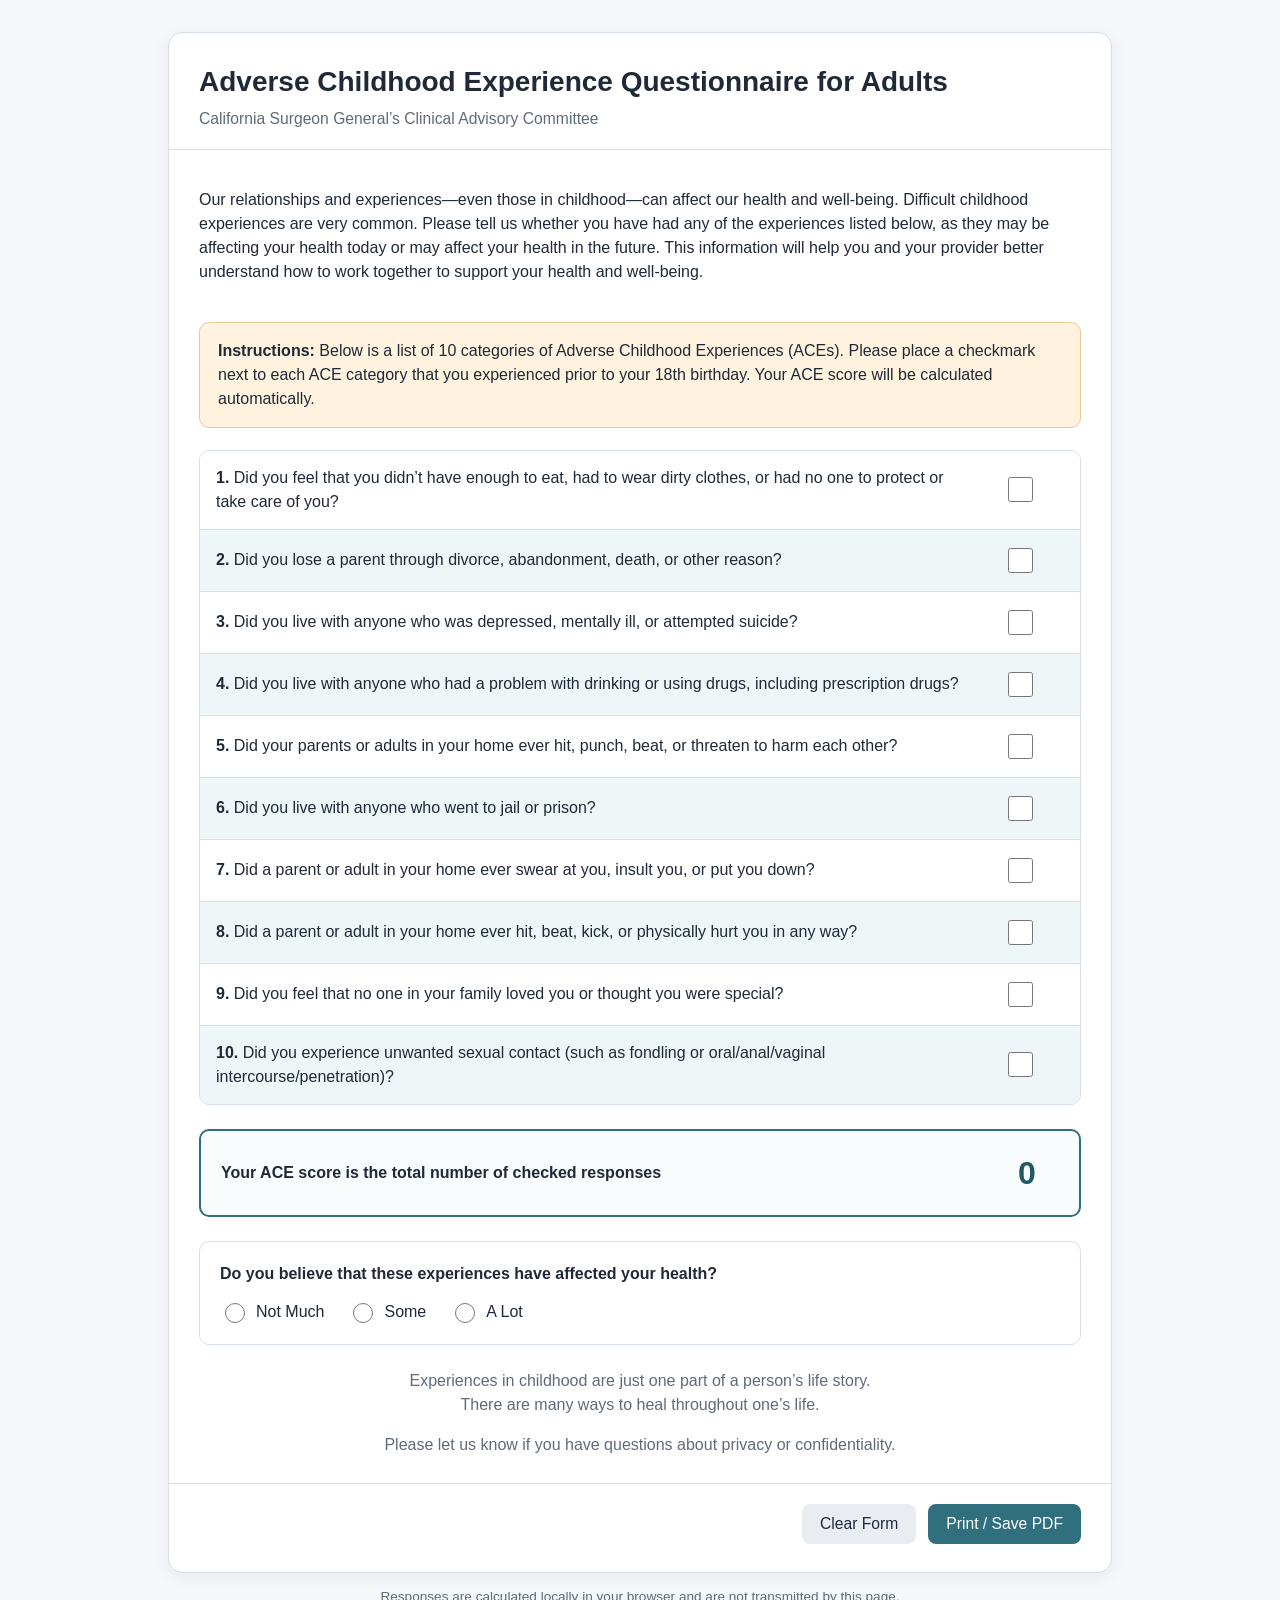
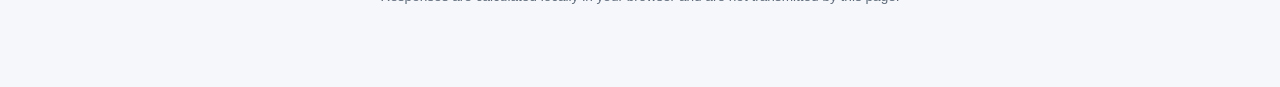
==== ACE.html @ 2de352b3 "Create ACE.html" ====
<!DOCTYPE html>
<html lang="en">
<head>
  <meta charset="UTF-8" />
  <meta name="viewport" content="width=device-width, initial-scale=1.0" />
  <title>ACE Questionnaire for Adults</title>
  <style>
    :root {
      --bg: #f5f7fa;
      --card: #ffffff;
      --text: #1f2937;
      --muted: #5f6b7a;
      --border: #d8dee6;
      --soft: #eef6f8;
      --accent: #2f6f7e;
      --accent-dark: #245864;
      --focus: #90c7d2;
    }

    * { box-sizing: border-box; }

    body {
      margin: 0;
      font-family: Arial, Helvetica, sans-serif;
      background: var(--bg);
      color: var(--text);
      line-height: 1.5;
    }

    .page {
      max-width: 980px;
      margin: 32px auto;
      padding: 0 18px 48px;
    }

    .card {
      background: var(--card);
      border: 1px solid var(--border);
      border-radius: 14px;
      box-shadow: 0 4px 18px rgba(0,0,0,.06);
      overflow: hidden;
    }

    .header {
      padding: 28px 30px 18px;
      border-bottom: 1px solid var(--border);
    }

    h1 {
      margin: 0 0 4px;
      font-size: 1.75rem;
    }

    .subtitle {
      margin: 0;
      color: var(--muted);
      font-size: .98rem;
    }

    .intro {
      padding: 22px 30px 6px;
    }

    .instructions {
      margin: 16px 30px 22px;
      padding: 16px 18px;
      background: #fff3df;
      border: 1px solid #e6c995;
      border-radius: 10px;
    }

    .questions {
      margin: 0 30px;
      border: 1px solid var(--border);
      border-radius: 10px;
      overflow: hidden;
    }

    .question {
      display: grid;
      grid-template-columns: 1fr 88px;
      align-items: center;
      gap: 16px;
      padding: 15px 16px;
      border-bottom: 1px solid var(--border);
      background: #fff;
    }

    .question:nth-child(even) {
      background: var(--soft);
    }

    .question:last-child {
      border-bottom: none;
    }

    .question-text {
      font-size: 1rem;
    }

    .check-wrap {
      display: flex;
      justify-content: center;
      align-items: center;
    }

    input[type="checkbox"] {
      width: 25px;
      height: 25px;
      accent-color: var(--accent);
      cursor: pointer;
    }

    .score-box {
      margin: 24px 30px 0;
      padding: 18px 20px;
      border: 2px solid var(--accent);
      border-radius: 10px;
      background: #f8fcfd;
      display: flex;
      justify-content: space-between;
      align-items: center;
      gap: 20px;
      font-weight: 700;
    }

    .score-number {
      min-width: 64px;
      text-align: center;
      font-size: 2rem;
      color: var(--accent-dark);
    }

    .impact {
      margin: 24px 30px;
      padding: 20px;
      border: 1px solid var(--border);
      border-radius: 10px;
    }

    .impact-title {
      font-weight: 700;
      margin-bottom: 14px;
    }

    .radio-row {
      display: flex;
      gap: 24px;
      flex-wrap: wrap;
    }

    .radio-option {
      display: flex;
      align-items: center;
      gap: 8px;
    }

    input[type="radio"] {
      width: 20px;
      height: 20px;
      accent-color: var(--accent);
    }

    .closing {
      margin: 0 30px 26px;
      text-align: center;
      color: var(--muted);
    }

    .actions {
      display: flex;
      gap: 12px;
      justify-content: flex-end;
      padding: 20px 30px 28px;
      border-top: 1px solid var(--border);
    }

    button {
      border: none;
      border-radius: 8px;
      padding: 11px 18px;
      font-size: .98rem;
      cursor: pointer;
    }

    .btn-secondary {
      background: #e9edf1;
      color: var(--text);
    }

    .btn-primary {
      background: var(--accent);
      color: white;
    }

    .btn-primary:hover {
      background: var(--accent-dark);
    }

    button:focus-visible,
    input:focus-visible {
      outline: 3px solid var(--focus);
      outline-offset: 2px;
    }

    .footer-note {
      margin-top: 14px;
      color: var(--muted);
      text-align: center;
      font-size: .85rem;
    }

    @media (max-width: 650px) {
      .page { margin-top: 12px; padding: 0 10px 30px; }
      .header, .intro { padding-left: 18px; padding-right: 18px; }
      .instructions, .questions, .score-box, .impact, .closing {
        margin-left: 18px;
        margin-right: 18px;
      }
      .question {
        grid-template-columns: 1fr 54px;
        padding: 14px 12px;
      }
      .actions {
        padding: 18px;
        flex-direction: column-reverse;
      }
      .actions button { width: 100%; }
      .score-box { align-items: flex-start; }
      .radio-row { flex-direction: column; gap: 10px; }
    }

    @media print {
      @page {
        size: letter;
        margin: 0.45in;
      }

      body {
        background: white;
        font-size: 11px;
      }

      .page {
        max-width: none;
        margin: 0;
        padding: 0;
      }

      .card {
        box-shadow: none;
        border: none;
        border-radius: 0;
      }

      .header {
        padding: 0 0 10px;
      }

      h1 { font-size: 19px; }

      .intro {
        padding: 10px 0 0;
      }

      .instructions {
        margin: 8px 0 10px;
        padding: 8px 10px;
      }

      .questions {
        margin: 0;
      }

      .question {
        min-height: 35px;
        padding: 7px 9px;
        grid-template-columns: 1fr 48px;
        gap: 8px;
      }

      input[type="checkbox"] {
        width: 18px;
        height: 18px;
      }

      .score-box {
        margin: 10px 0 0;
        padding: 8px 10px;
      }

      .score-number {
        font-size: 20px;
      }

      .impact {
        margin: 10px 0;
        padding: 9px 10px;
      }

      .closing {
        margin: 8px 0 0;
      }

      .actions,
      .footer-note {
        display: none !important;
      }

      * {
        -webkit-print-color-adjust: exact;
        print-color-adjust: exact;
      }
    }
  </style>
</head>
<body>
  <main class="page">
    <section class="card">
      <header class="header">
        <h1>Adverse Childhood Experience Questionnaire for Adults</h1>
        <p class="subtitle">California Surgeon General’s Clinical Advisory Committee</p>
      </header>

      <div class="intro">
        <p>
          Our relationships and experiences—even those in childhood—can affect our health and well-being.
          Difficult childhood experiences are very common. Please tell us whether you have had any of the
          experiences listed below, as they may be affecting your health today or may affect your health in
          the future. This information will help you and your provider better understand how to work together
          to support your health and well-being.
        </p>
      </div>

      <div class="instructions">
        <strong>Instructions:</strong> Below is a list of 10 categories of Adverse Childhood Experiences (ACEs).
        Please place a checkmark next to each ACE category that you experienced prior to your 18th birthday.
        Your ACE score will be calculated automatically.
      </div>

      <form id="aceForm">
        <div class="questions">
          <label class="question">
            <span class="question-text"><strong>1.</strong> Did you feel that you didn’t have enough to eat, had to wear dirty clothes, or had no one to protect or take care of you?</span>
            <span class="check-wrap"><input class="ace-check" type="checkbox" aria-label="Question 1 yes" /></span>
          </label>

          <label class="question">
            <span class="question-text"><strong>2.</strong> Did you lose a parent through divorce, abandonment, death, or other reason?</span>
            <span class="check-wrap"><input class="ace-check" type="checkbox" aria-label="Question 2 yes" /></span>
          </label>

          <label class="question">
            <span class="question-text"><strong>3.</strong> Did you live with anyone who was depressed, mentally ill, or attempted suicide?</span>
            <span class="check-wrap"><input class="ace-check" type="checkbox" aria-label="Question 3 yes" /></span>
          </label>

          <label class="question">
            <span class="question-text"><strong>4.</strong> Did you live with anyone who had a problem with drinking or using drugs, including prescription drugs?</span>
            <span class="check-wrap"><input class="ace-check" type="checkbox" aria-label="Question 4 yes" /></span>
          </label>

          <label class="question">
            <span class="question-text"><strong>5.</strong> Did your parents or adults in your home ever hit, punch, beat, or threaten to harm each other?</span>
            <span class="check-wrap"><input class="ace-check" type="checkbox" aria-label="Question 5 yes" /></span>
          </label>

          <label class="question">
            <span class="question-text"><strong>6.</strong> Did you live with anyone who went to jail or prison?</span>
            <span class="check-wrap"><input class="ace-check" type="checkbox" aria-label="Question 6 yes" /></span>
          </label>

          <label class="question">
            <span class="question-text"><strong>7.</strong> Did a parent or adult in your home ever swear at you, insult you, or put you down?</span>
            <span class="check-wrap"><input class="ace-check" type="checkbox" aria-label="Question 7 yes" /></span>
          </label>

          <label class="question">
            <span class="question-text"><strong>8.</strong> Did a parent or adult in your home ever hit, beat, kick, or physically hurt you in any way?</span>
            <span class="check-wrap"><input class="ace-check" type="checkbox" aria-label="Question 8 yes" /></span>
          </label>

          <label class="question">
            <span class="question-text"><strong>9.</strong> Did you feel that no one in your family loved you or thought you were special?</span>
            <span class="check-wrap"><input class="ace-check" type="checkbox" aria-label="Question 9 yes" /></span>
          </label>

          <label class="question">
            <span class="question-text"><strong>10.</strong> Did you experience unwanted sexual contact (such as fondling or oral/anal/vaginal intercourse/penetration)?</span>
            <span class="check-wrap"><input class="ace-check" type="checkbox" aria-label="Question 10 yes" /></span>
          </label>
        </div>

        <div class="score-box" aria-live="polite">
          <span>Your ACE score is the total number of checked responses</span>
          <span id="aceScore" class="score-number">0</span>
        </div>

        <section class="impact">
          <div class="impact-title">Do you believe that these experiences have affected your health?</div>
          <div class="radio-row">
            <label class="radio-option">
              <input type="radio" name="impact" value="Not Much" />
              <span>Not Much</span>
            </label>
            <label class="radio-option">
              <input type="radio" name="impact" value="Some" />
              <span>Some</span>
            </label>
            <label class="radio-option">
              <input type="radio" name="impact" value="A Lot" />
              <span>A Lot</span>
            </label>
          </div>
        </section>

        <div class="closing">
          <p>Experiences in childhood are just one part of a person’s life story.<br>
          There are many ways to heal throughout one’s life.</p>
          <p>Please let us know if you have questions about privacy or confidentiality.</p>
        </div>

        <div class="actions">
          <button type="button" class="btn-secondary" id="clearBtn">Clear Form</button>
          <button type="button" class="btn-primary" onclick="window.print()">Print / Save PDF</button>
        </div>
      </form>
    </section>

    <div class="footer-note">
      Responses are calculated locally in your browser and are not transmitted by this page.
    </div>
  </main>

  <script>
    const checks = Array.from(document.querySelectorAll('.ace-check'));
    const scoreEl = document.getElementById('aceScore');
    const clearBtn = document.getElementById('clearBtn');
    const form = document.getElementById('aceForm');

    function updateScore() {
      scoreEl.textContent = checks.filter(cb => cb.checked).length;
    }

    checks.forEach(cb => cb.addEventListener('change', updateScore));

    clearBtn.addEventListener('click', () => {
      if (confirm('Clear all responses?')) {
        form.reset();
        updateScore();
        window.scrollTo({ top: 0, behavior: 'smooth' });
      }
    });

    updateScore();
  </script>
</body>
</html>
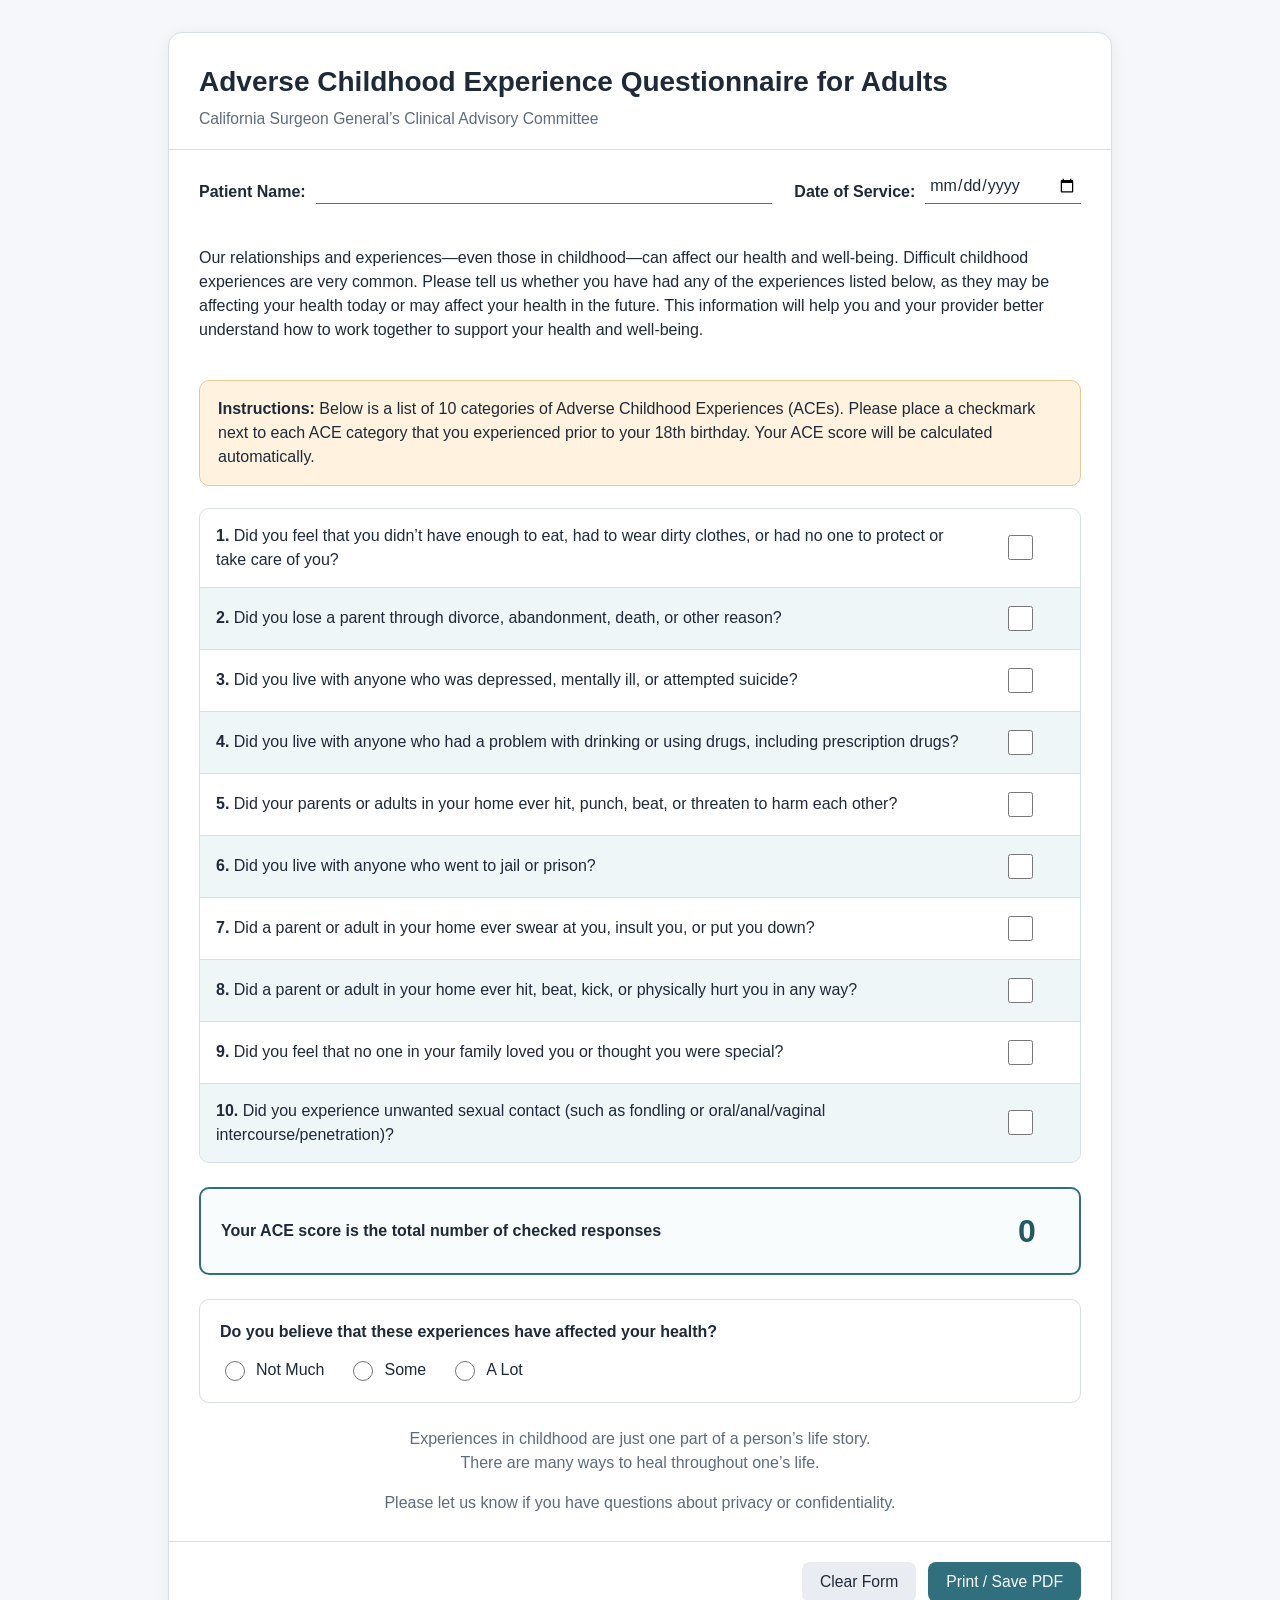
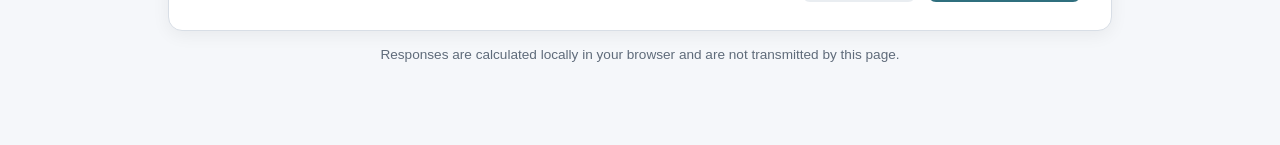
==== commit 13e4230c: "Update ACE.html" ====
--- a/ACE.html
+++ b/ACE.html
@@ -57,6 +57,41 @@
       font-size: .98rem;
     }
 
+
+    .patient-info {
+      display: grid;
+      grid-template-columns: 2fr 1fr;
+      gap: 22px;
+      padding: 18px 30px 4px;
+    }
+
+    .field {
+      display: flex;
+      align-items: flex-end;
+      gap: 10px;
+    }
+
+    .field label {
+      font-weight: 700;
+      white-space: nowrap;
+    }
+
+    .line-input {
+      width: 100%;
+      border: none;
+      border-bottom: 1.5px solid #606975;
+      border-radius: 0;
+      padding: 5px 4px 4px;
+      font: inherit;
+      background: transparent;
+      color: var(--text);
+    }
+
+    .line-input:focus {
+      outline: none;
+      border-bottom: 2px solid var(--accent);
+    }
+
     .intro {
       padding: 22px 30px 6px;
     }
@@ -213,6 +248,12 @@
     @media (max-width: 650px) {
       .page { margin-top: 12px; padding: 0 10px 30px; }
       .header, .intro { padding-left: 18px; padding-right: 18px; }
+      .patient-info {
+        grid-template-columns: 1fr;
+        gap: 14px;
+        padding-left: 18px;
+        padding-right: 18px;
+      }
       .instructions, .questions, .score-box, .impact, .closing {
         margin-left: 18px;
         margin-right: 18px;
@@ -258,6 +299,16 @@
       }
 
       h1 { font-size: 19px; }
+
+      .patient-info {
+        padding: 10px 0 2px;
+        gap: 24px;
+      }
+
+      .line-input {
+        padding: 2px 2px;
+        border-bottom: 1px solid #333;
+      }
 
       .intro {
         padding: 10px 0 0;
@@ -321,6 +372,30 @@
         <h1>Adverse Childhood Experience Questionnaire for Adults</h1>
         <p class="subtitle">California Surgeon General’s Clinical Advisory Committee</p>
       </header>
+
+
+      <div class="patient-info">
+        <div class="field">
+          <label for="patientName">Patient Name:</label>
+          <input
+            id="patientName"
+            name="patientName"
+            class="line-input"
+            type="text"
+            autocomplete="name"
+          />
+        </div>
+
+        <div class="field">
+          <label for="dateOfService">Date of Service:</label>
+          <input
+            id="dateOfService"
+            name="dateOfService"
+            class="line-input"
+            type="date"
+          />
+        </div>
+      </div>
 
       <div class="intro">
         <p>
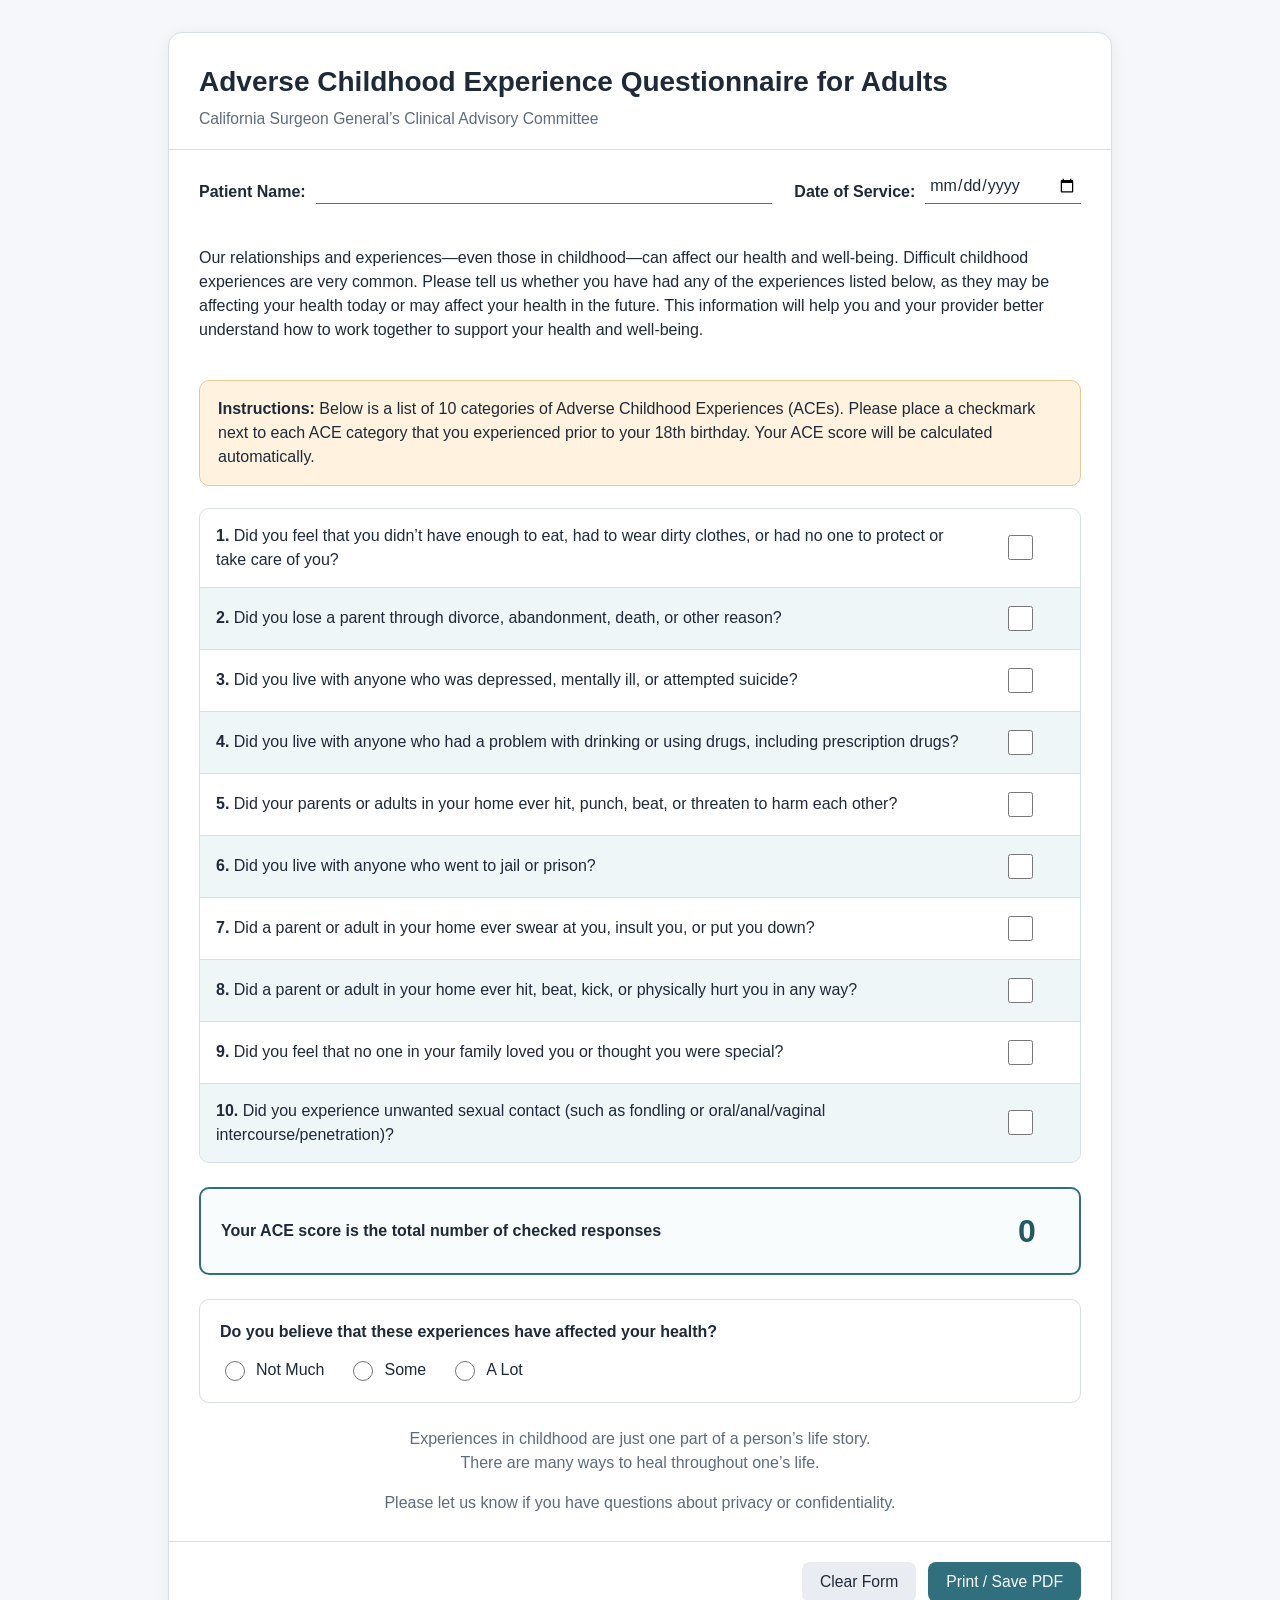
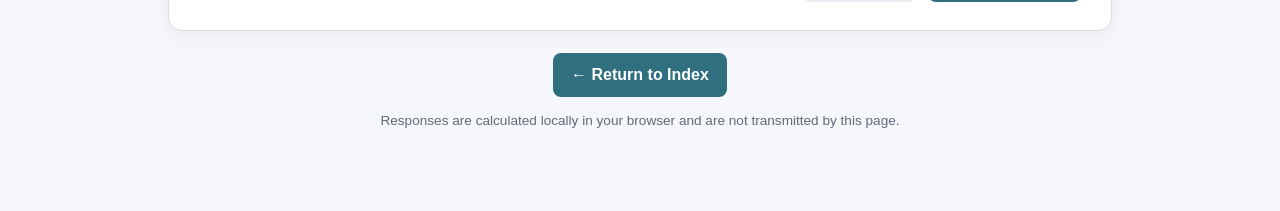
==== commit b291e5a0: "Update ACE.html" ====
--- a/ACE.html
+++ b/ACE.html
@@ -238,6 +238,26 @@
       outline-offset: 2px;
     }
 
+    .back-link {
+      text-align: center;
+      margin-top: 22px;
+      margin-bottom: 10px;
+    }
+
+    .back-link a {
+      display: inline-block;
+      padding: 10px 18px;
+      background: var(--accent);
+      color: #fff;
+      text-decoration: none;
+      border-radius: 8px;
+      font-weight: 700;
+    }
+
+    .back-link a:hover {
+      background: var(--accent-dark);
+    }
+
     .footer-note {
       margin-top: 14px;
       color: var(--muted);
@@ -273,16 +293,22 @@
 
     @media print {
       @page {
-        size: letter;
-        margin: 0.45in;
-      }
-
+        size: Letter portrait;
+        margin: 0.25in;
+      }
+
+      html,
       body {
+        width: 8.5in;
+        margin: 0;
+        padding: 0;
         background: white;
-        font-size: 11px;
+        font-size: 9.5px;
+        line-height: 1.18;
       }
 
       .page {
+        width: 100%;
         max-width: none;
         margin: 0;
         padding: 0;
@@ -295,65 +321,114 @@
       }
 
       .header {
-        padding: 0 0 10px;
-      }
-
-      h1 { font-size: 19px; }
+        padding: 0 0 5px;
+      }
+
+      h1 {
+        font-size: 16px;
+        margin: 0 0 2px;
+      }
+
+      .subtitle {
+        font-size: 9px;
+      }
 
       .patient-info {
-        padding: 10px 0 2px;
-        gap: 24px;
+        padding: 5px 0 2px;
+        gap: 22px;
+      }
+
+      .field {
+        gap: 6px;
       }
 
       .line-input {
-        padding: 2px 2px;
+        padding: 1px 2px;
         border-bottom: 1px solid #333;
+        font-size: 9.5px;
       }
 
       .intro {
-        padding: 10px 0 0;
+        padding: 5px 0 0;
+      }
+
+      .intro p {
+        margin: 2px 0 4px;
       }
 
       .instructions {
-        margin: 8px 0 10px;
-        padding: 8px 10px;
+        margin: 4px 0 5px;
+        padding: 5px 7px;
+        border-radius: 4px;
       }
 
       .questions {
         margin: 0;
+        border-radius: 0;
       }
 
       .question {
-        min-height: 35px;
-        padding: 7px 9px;
-        grid-template-columns: 1fr 48px;
-        gap: 8px;
+        min-height: 0;
+        padding: 4px 6px;
+        grid-template-columns: 1fr 34px;
+        gap: 5px;
+        line-height: 1.12;
+        break-inside: avoid;
+        page-break-inside: avoid;
+      }
+
+      .question-text {
+        font-size: 9.3px;
       }
 
       input[type="checkbox"] {
-        width: 18px;
-        height: 18px;
+        width: 14px;
+        height: 14px;
       }
 
       .score-box {
-        margin: 10px 0 0;
-        padding: 8px 10px;
+        margin: 5px 0 0;
+        padding: 5px 7px;
+        border-width: 1px;
+        border-radius: 4px;
       }
 
       .score-number {
-        font-size: 20px;
+        min-width: 34px;
+        font-size: 17px;
       }
 
       .impact {
-        margin: 10px 0;
-        padding: 9px 10px;
+        margin: 5px 0;
+        padding: 5px 7px;
+        border-radius: 4px;
+      }
+
+      .impact-title {
+        margin-bottom: 4px;
+      }
+
+      .radio-row {
+        gap: 18px;
+      }
+
+      input[type="radio"] {
+        width: 13px;
+        height: 13px;
       }
 
       .closing {
-        margin: 8px 0 0;
+        margin: 4px 0 0;
+        font-size: 8.8px;
+        line-height: 1.12;
+      }
+
+      .closing p {
+        margin: 2px 0;
       }
 
       .actions,
+      .back-link,
       .footer-note {
         display: none !important;
       }
@@ -502,6 +577,10 @@
       </form>
     </section>
 
+    <div class="back-link">
+      <a href="index.html">← Return to Index</a>
+    </div>
+
     <div class="footer-note">
       Responses are calculated locally in your browser and are not transmitted by this page.
     </div>
